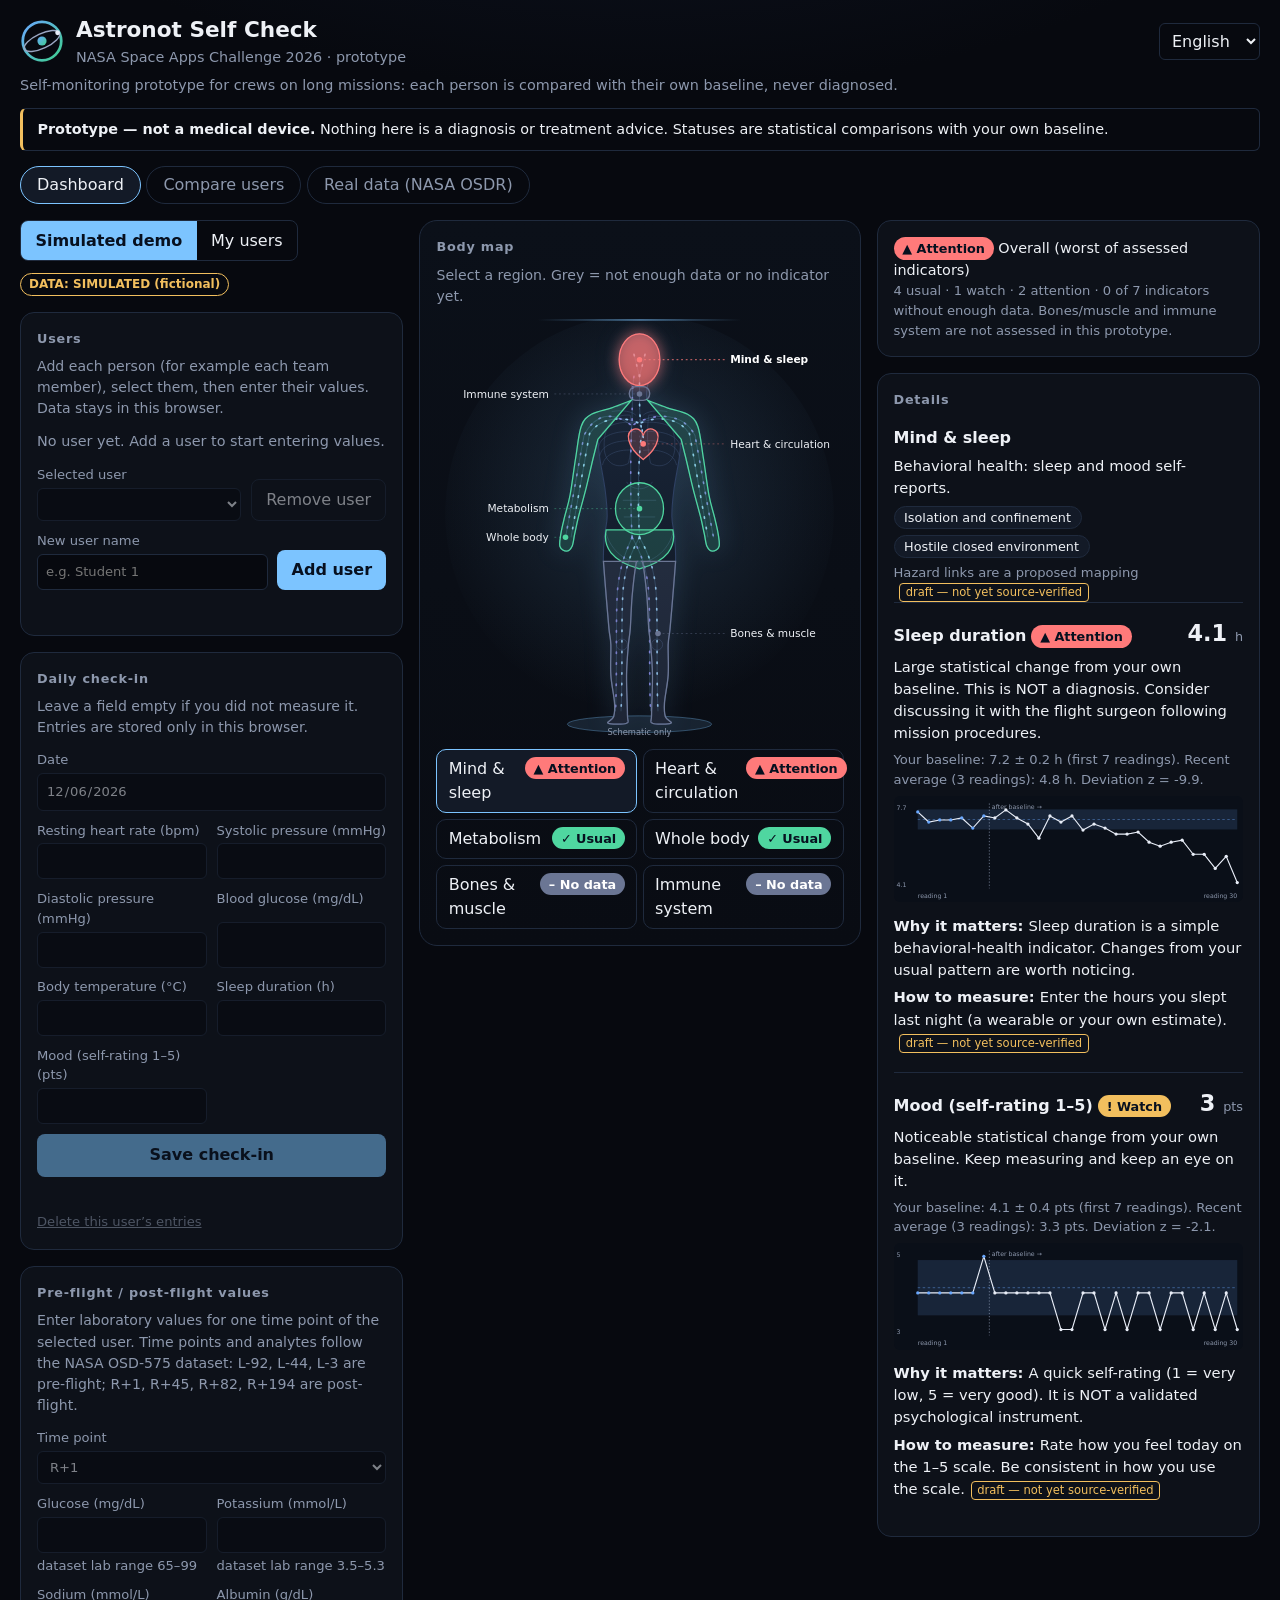
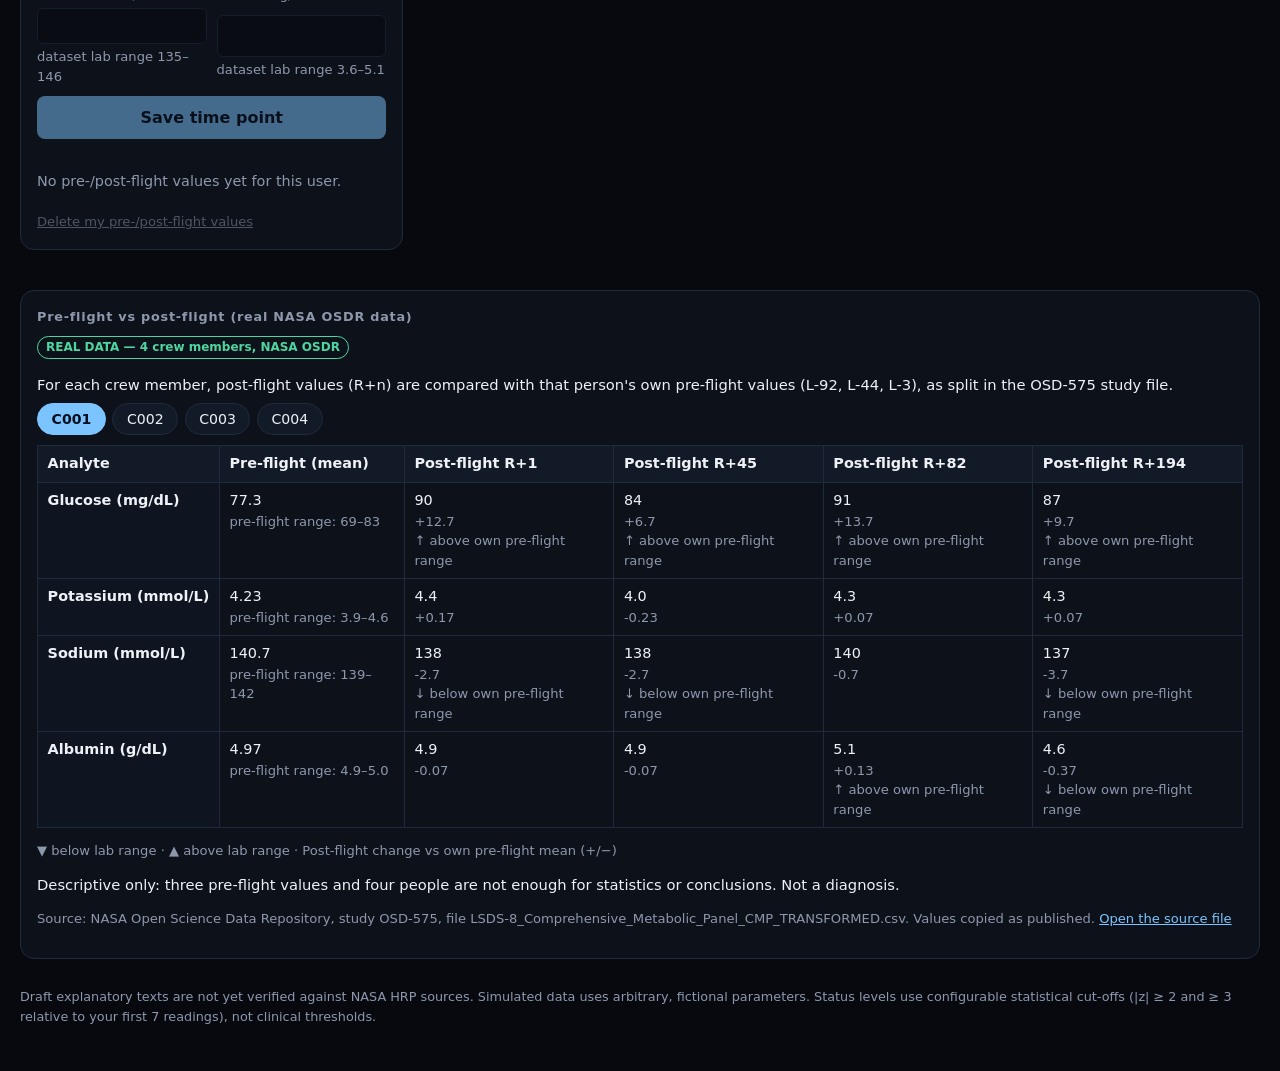
==== index.html @ f7ccf026 "Add OSD-635 study information to the Real data tab Study design and the 6 samples (3 Space Flight, 3" ====
<!DOCTYPE html>
<html lang="en">
<head>
  <meta charset="utf-8">
  <meta name="viewport" content="width=device-width, initial-scale=1">
  <title>Astronot Self Check — NASA Space Apps 2026 prototype</title>
  <link rel="stylesheet" href="css/style.css">
</head>
<body>
  <header class="top">
    <div class="brand">
      <svg class="logo" viewBox="0 0 48 48" aria-hidden="true" focusable="false">
        <defs><linearGradient id="lg" x1="0" y1="0" x2="1" y2="1"><stop offset="0" stop-color="#6aa8ff"/><stop offset="1" stop-color="#3ecf8e"/></linearGradient></defs>
        <circle cx="24" cy="24" r="21" fill="none" stroke="url(#lg)" stroke-width="3"/>
        <ellipse cx="24" cy="24" rx="21" ry="8" fill="none" stroke="#9aa6c2" stroke-width="1.5" transform="rotate(-25 24 24)"/>
        <circle cx="24" cy="24" r="5" fill="url(#lg)"/>
        <circle cx="41" cy="15" r="2.6" fill="#e8edf7"/>
      </svg>
      <div>
        <h1 data-i18n="appTitle">Astronot Self Check</h1>
        <p class="sub" data-i18n="appSub">NASA Space Apps Challenge 2026 · prototype</p>
      </div>
    </div>
    <div class="top-right">
      <label class="lang"><span class="sr-only" data-i18n="langLabel">Language</span><select id="lang"></select></label>
    </div>
  </header>

  <p class="tagline" data-i18n="hero">Self-monitoring prototype for crews on long missions: each person is compared with their own baseline, never diagnosed.</p>

  <div class="banner" role="note">
    <strong data-i18n="bannerStrong">Prototype — not a medical device.</strong>
    <span data-i18n="bannerText">Nothing here is a diagnosis or treatment advice. Statuses are statistical comparisons with your own baseline.</span>
  </div>

  <nav class="tabs" role="tablist">
    <button class="tab active" role="tab" aria-selected="true" data-tab="dash" data-i18n="tabDash">Dashboard</button>
    <button class="tab" role="tab" aria-selected="false" data-tab="compare" data-i18n="tabCompare">Compare users</button>
    <button class="tab" role="tab" aria-selected="false" data-tab="osdr" data-i18n="tabOsdr">Real data (NASA OSDR)</button>
  </nav>

  <div id="view-dash">
  <main class="console">
    <aside class="rail rail-left" aria-label="Users and data entry">
      <div class="toolbar">
        <div class="source-toggle" role="group" aria-label="Data source" data-i18n-aria="srcLabel">
          <button id="btn-demo" class="seg active" aria-pressed="true" data-i18n="btnDemo">Simulated demo</button>
          <button id="btn-manual" class="seg" aria-pressed="false" data-i18n="btnManual">My users</button>
        </div>
        <span id="source-badge" class="badge sim">DATA: SIMULATED (fictional)</span>
      </div>

      <section class="card" aria-labelledby="h-users">
        <h2 id="h-users" data-i18n="users.title">Users</h2>
        <p class="hint" data-i18n="users.hint">Add each person (for example each team member), select them, then enter their values. Data stays in this browser.</p>
        <p id="user-none" class="empty" data-i18n="users.none">No user yet. Add a user to start entering values.</p>
        <div class="userbar">
          <label class="grow"><span data-i18n="users.select">Selected user</span><select id="user-select"></select></label>
          <button id="user-remove" class="ghost" type="button" data-i18n="users.remove">Remove user</button>
        </div>
        <form id="user-add" class="userbar" novalidate>
          <label class="grow"><span data-i18n="users.new">New user name</span><input id="user-name" type="text" maxlength="30" autocomplete="off" data-i18n-ph="users.placeholder" placeholder="e.g. Student 1"></label>
          <button class="primary" type="submit" data-i18n="users.add">Add user</button>
        </form>
        <div id="user-msg" role="status" class="form-msg"></div>
      </section>

      <section class="card" aria-labelledby="h-checkin">
        <h2 id="h-checkin" data-i18n="checkin">Daily check-in</h2>
        <p class="hint" data-i18n="checkinHint">Leave a field empty if you did not measure it. Entries are stored only in this browser.</p>
        <form id="checkin" novalidate></form>
        <div id="form-msg" role="alert" class="form-msg"></div>
        <button id="clear-manual" class="link" type="button" data-i18n="clear">Delete my entries</button>
      </section>

      <section class="card" aria-labelledby="h-flight">
        <h2 id="h-flight" data-i18n="fl.title">Pre-flight / post-flight values</h2>
        <p class="hint" data-i18n="fl.hint">Enter a laboratory value for one time point of the selected user. Time points and analytes follow the NASA OSD-575 dataset.</p>
        <form id="flightform" novalidate></form>
        <div id="flight-msg" role="alert" class="form-msg"></div>
        <div id="flight-summary" aria-live="polite"></div>
        <button id="clear-flight" class="link" type="button" data-i18n="fl.clear">Delete my pre-/post-flight values</button>
      </section>
    </aside>

    <section class="stage" aria-labelledby="h-body">
      <h2 id="h-body" data-i18n="bodyMap">Body map</h2>
      <p class="hint" data-i18n="bodyHint">Select a region. Grey = not enough data or no indicator yet.</p>
      <div class="bodywrap">
        <svg id="body" viewBox="0 0 440 452" role="group" aria-label="Clickable body map" data-i18n-aria="bodyAria">
          <defs>
            <radialGradient id="halo" cx="0.5" cy="0.45" r="0.55"><stop offset="0" stop-color="#7cc4ff" stop-opacity="0.16"/><stop offset="1" stop-color="#7cc4ff" stop-opacity="0"/></radialGradient>
            <linearGradient id="scanfade" x1="0" y1="0" x2="1" y2="0"><stop offset="0" stop-color="#7cc4ff" stop-opacity="0"/><stop offset="0.5" stop-color="#7cc4ff" stop-opacity="0.9"/><stop offset="1" stop-color="#7cc4ff" stop-opacity="0"/></linearGradient>
            <linearGradient id="skin" x1="0" y1="0" x2="0" y2="1"><stop offset="0" stop-color="#1a2639"/><stop offset="1" stop-color="#0d1420"/></linearGradient>
          </defs>
          <ellipse class="deco" cx="220" cy="210" rx="210" ry="215" fill="url(#halo)"/>
          <ellipse class="plinth deco" cx="220" cy="438" rx="78" ry="9"/>
          <g class="figure deco" transform="translate(110 0)" aria-hidden="true">
            <path class="skin" d="M119.0 70.0 C119.0 73.0 115.5 83.7 119.0 88.0 C122.5 92.3 132.8 93.5 140.0 96.0 C147.2 98.5 156.5 99.7 162.0 103.0 C167.5 106.3 170.2 108.2 173.0 116.0 C175.8 123.8 177.0 137.7 179.0 150.0 C181.0 162.3 183.0 179.3 185.0 190.0 C187.0 200.7 189.3 207.0 191.0 214.0 C192.7 221.0 194.2 226.7 195.0 232.0 C195.8 237.3 197.0 242.8 196.0 246.0 C195.0 249.2 191.2 251.0 189.0 251.0 C186.8 251.0 184.5 249.2 183.0 246.0 C181.5 242.8 181.2 237.3 180.0 232.0 C178.8 226.7 178.0 222.0 176.0 214.0 C174.0 206.0 170.7 194.7 168.0 184.0 C165.3 173.3 162.2 159.0 160.0 150.0 C157.8 141.0 155.8 133.3 155.0 130.0  C154.7 133.3 154.3 140.7 153.0 150.0 C151.7 159.3 148.3 175.3 147.0 186.0 C145.7 196.7 144.8 205.7 145.0 214.0 C145.2 222.3 147.3 228.0 148.0 236.0 C148.7 244.0 149.3 251.3 149.0 262.0 C148.7 272.7 147.0 287.8 146.0 300.0 C145.0 312.2 143.8 326.3 143.0 335.0 C142.2 343.7 141.3 343.7 141.0 352.0 C140.7 360.3 141.7 374.5 141.0 385.0 C140.3 395.5 137.5 407.5 137.0 415.0 C136.5 422.5 136.8 426.3 138.0 430.0 C139.2 433.7 146.3 435.8 144.0 437.0 C141.7 438.2 127.5 438.5 124.0 437.0 C120.5 435.5 123.0 436.7 123.0 428.0 C123.0 419.3 124.2 397.7 124.0 385.0 C123.8 372.3 122.7 360.3 122.0 352.0 C121.3 343.7 120.7 343.7 120.0 335.0 C119.3 326.3 119.0 311.5 118.0 300.0 C117.0 288.5 115.0 272.3 114.0 266.0 C113.0 259.7 112.3 262.7 112.0 262.0 L108 262  C107.7 262.7 107.0 259.7 106.0 266.0 C105.0 272.3 103.0 288.5 102.0 300.0 C101.0 311.5 100.7 326.3 100.0 335.0 C99.3 343.7 98.7 343.7 98.0 352.0 C97.3 360.3 96.2 372.3 96.0 385.0 C95.8 397.7 97.0 419.3 97.0 428.0 C97.0 436.7 99.5 435.5 96.0 437.0 C92.5 438.5 78.3 438.2 76.0 437.0 C73.7 435.8 80.8 433.7 82.0 430.0 C83.2 426.3 83.5 422.5 83.0 415.0 C82.5 407.5 79.7 395.5 79.0 385.0 C78.3 374.5 79.3 360.3 79.0 352.0 C78.7 343.7 77.8 343.7 77.0 335.0 C76.2 326.3 75.0 312.2 74.0 300.0 C73.0 287.8 71.3 272.7 71.0 262.0 C70.7 251.3 71.3 244.0 72.0 236.0 C72.7 228.0 74.8 222.3 75.0 214.0 C75.2 205.7 74.3 196.7 73.0 186.0 C71.7 175.3 68.3 159.3 67.0 150.0 C65.7 140.7 65.3 133.3 65.0 130.0  C64.2 133.3 62.2 141.0 60.0 150.0 C57.8 159.0 54.7 173.3 52.0 184.0 C49.3 194.7 46.0 206.0 44.0 214.0 C42.0 222.0 41.2 226.7 40.0 232.0 C38.8 237.3 38.5 242.8 37.0 246.0 C35.5 249.2 33.2 251.0 31.0 251.0 C28.8 251.0 25.0 249.2 24.0 246.0 C23.0 242.8 24.2 237.3 25.0 232.0 C25.8 226.7 27.3 221.0 29.0 214.0 C30.7 207.0 33.0 200.7 35.0 190.0 C37.0 179.3 39.0 162.3 41.0 150.0 C43.0 137.7 44.2 123.8 47.0 116.0 C49.8 108.2 52.5 106.3 58.0 103.0 C63.5 99.7 72.8 98.5 80.0 96.0 C87.2 93.5 97.5 92.3 101.0 88.0 C104.5 83.7 101.0 73.0 101.0 70.0 Z"/>
            <ellipse class="skin" cx="110" cy="44" rx="22" ry="28"/>
          </g>
          <g class="deco" transform="translate(110 0)" aria-hidden="true">
            <g class="anat"><path d="M120 104 C140 102 150 118 148 142 C146 158 132 162 122 156 C118 140 118 120 120 104 Z"/><path d="M100 104 C80 102 70 118 72 142 C74 158 88 162 98 156 C102 140 102 120 100 104 Z"/><path d="M114 112 C134.0 110 150 116 152 128"/><path d="M106 112 C86.0 110 70 116 68 128"/><path d="M114 122 C135.2 120 152 126 154 138"/><path d="M106 122 C84.8 120 68 126 66 138"/><path d="M114 132 C134.6 130 151 136 153 148"/><path d="M106 132 C85.4 130 69 136 67 148"/><path d="M114 142 C132.8 140 148 146 150 158"/><path d="M106 142 C87.2 140 72 146 70 158"/><path class="spine" d="M110 90 L110 250"/><path d="M80 100 C92 98 102 100 106 104"/><path d="M140 100 C128 98 118 100 114 104"/><path d="M74 232 C80 252 96 262 110 264 C124 262 140 252 146 232"/><circle cx="91" cy="352" r="6"/><circle cx="129" cy="352" r="6"/><path d="M96 176 C102 186 118 186 124 176"/><path d="M92 196 L128 196"/><path d="M93 214 L127 214"/></g>
            <g class="vessels"><path class="vessel" d="M104 62 C102 76 102 96 102 112 C100 130 100 200 102 236"/><path class="vein" d="M104 62 C102 76 102 96 102 112 C100 130 100 200 102 236"/><path class="vessel" d="M102 236 C94 254 88 270 86 296 C84 336 86 384 84 424"/><path class="vein" d="M102 236 C94 254 88 270 86 296 C84 336 86 384 84 424"/><path class="vessel" d="M102 236 C112 254 118 270 120 296 C122 336 120 384 122 424"/><path class="vein" d="M102 236 C112 254 118 270 120 296 C122 336 120 384 122 424"/><path class="vessel" d="M104 114 C128 100 158 102 170 126 C176 158 182 194 190 236"/><path class="vein" d="M104 114 C128 100 158 102 170 126 C176 158 182 194 190 236"/><path class="vessel" d="M100 114 C80 100 62 102 50 126 C44 158 38 194 30 236"/><path class="vein" d="M100 114 C80 100 62 102 50 126 C44 158 38 194 30 236"/><path class="vessel" d="M114 128 C110 112 110 96 110 76 L110 62"/><path class="art" d="M114 128 C110 112 110 96 110 76 L110 62"/><path class="vessel" d="M110 62 C108 54 106 46 104 38"/><path class="art" d="M110 62 C108 54 106 46 104 38"/><path class="vessel" d="M110 62 C112 54 114 46 116 38"/><path class="art" d="M110 62 C112 54 114 46 116 38"/><path class="vessel" d="M113 120 C108 150 108 200 110 236"/><path class="art" d="M113 120 C108 150 108 200 110 236"/><path class="vessel" d="M110 236 C100 254 94 270 92 296 C90 336 92 384 90 424"/><path class="art" d="M110 236 C100 254 94 270 92 296 C90 336 92 384 90 424"/><path class="vessel" d="M110 236 C120 254 126 270 128 296 C130 336 128 384 130 424"/><path class="art" d="M110 236 C120 254 126 270 128 296 C130 336 128 384 130 424"/><path class="vessel" d="M112 112 C132 104 154 108 164 124 C170 156 176 192 184 236"/><path class="art" d="M112 112 C132 104 154 108 164 124 C170 156 176 192 184 236"/><path class="vessel" d="M108 112 C88 104 66 108 56 124 C50 156 44 192 36 236"/><path class="art" d="M108 112 C88 104 66 108 56 124 C50 156 44 192 36 236"/></g>
          </g>
          <g class="region" data-region="mind" tabindex="0" role="button" aria-label="Mind and sleep">
            <ellipse class="zone" transform="translate(110 0)" cx="110" cy="44" rx="22" ry="28"></ellipse>
            <line class="lead" x1="220" y1="44" x2="312" y2="44"/><circle class="dot" cx="220" cy="44" r="3"/><text class="lbl" x="318" y="48" text-anchor="start" data-i18n="region.mind.title">region.mind.title</text>
          </g>
          <g class="region" data-region="immune" tabindex="0" role="button" aria-label="Immune system">
            <rect class="zone" transform="translate(110 0)" x="99" y="73" width="22" height="15" rx="7"></rect>
            <line class="lead" x1="220" y1="81" x2="128" y2="81"/><circle class="dot" cx="220" cy="81" r="3"/><text class="lbl" x="122" y="85" text-anchor="end" data-i18n="region.immune.title">region.immune.title</text>
          </g>
          <g class="region" data-region="heart" tabindex="0" role="button" aria-label="Heart and circulation">
            <g transform="translate(110 0)"><path class="zone beat" d="M114 152 C96 138 94 122 104 119 C109 118 113 121 114 126 C115 121 119 118 124 119 C134 122 132 138 114 152 Z"></path></g>
            <line class="lead" x1="224" y1="135" x2="312" y2="135"/><circle class="dot" cx="224" cy="135" r="3"/><text class="lbl" x="318" y="139" text-anchor="start" data-i18n="region.heart.title">region.heart.title</text>
          </g>
          <g class="region" data-region="metabolism" tabindex="0" role="button" aria-label="Metabolism">
            <ellipse class="zone" transform="translate(110 0)" cx="110" cy="205" rx="26" ry="28"></ellipse>
            <line class="lead" x1="220" y1="205" x2="128" y2="205"/><circle class="dot" cx="220" cy="205" r="3"/><text class="lbl" x="122" y="209" text-anchor="end" data-i18n="region.metabolism.title">region.metabolism.title</text>
          </g>
          <g class="region" data-region="whole" tabindex="0" role="button" aria-label="Whole body temperature">
            <path class="zone" transform="translate(110 0)" d="M119.0 88.0 C122.5 89.3 132.8 93.5 140.0 96.0 C147.2 98.5 156.5 99.7 162.0 103.0 C167.5 106.3 170.2 108.2 173.0 116.0 C175.8 123.8 177.0 137.7 179.0 150.0 C181.0 162.3 183.0 179.3 185.0 190.0 C187.0 200.7 189.3 207.0 191.0 214.0 C192.7 221.0 194.2 226.7 195.0 232.0 C195.8 237.3 197.0 242.8 196.0 246.0 C195.0 249.2 191.2 251.0 189.0 251.0 C186.8 251.0 184.5 249.2 183.0 246.0 C181.5 242.8 181.2 237.3 180.0 232.0 C178.8 226.7 178.0 222.0 176.0 214.0 C174.0 206.0 170.7 194.7 168.0 184.0 C165.3 173.3 162.2 159.0 160.0 150.0 C157.8 141.0 155.8 133.3 155.0 130.0 Z M101.0 88.0 C97.5 89.3 87.2 93.5 80.0 96.0 C72.8 98.5 63.5 99.7 58.0 103.0 C52.5 106.3 49.8 108.2 47.0 116.0 C44.2 123.8 43.0 137.7 41.0 150.0 C39.0 162.3 37.0 179.3 35.0 190.0 C33.0 200.7 30.7 207.0 29.0 214.0 C27.3 221.0 25.8 226.7 25.0 232.0 C24.2 237.3 23.0 242.8 24.0 246.0 C25.0 249.2 28.8 251.0 31.0 251.0 C33.2 251.0 35.5 249.2 37.0 246.0 C38.5 242.8 38.8 237.3 40.0 232.0 C41.2 226.7 42.0 222.0 44.0 214.0 C46.0 206.0 49.3 194.7 52.0 184.0 C54.7 173.3 57.8 159.0 60.0 150.0 C62.2 141.0 64.2 133.3 65.0 130.0 Z M74 228 L146 228 C150 246 140 262 110 270 C80 262 70 246 74 228 Z"></path>
            <line class="lead" x1="140" y1="236" x2="128" y2="236"/><circle class="dot" cx="140" cy="236" r="3"/><text class="lbl" x="122" y="240" text-anchor="end" data-i18n="region.whole.title">region.whole.title</text>
          </g>
          <g class="region" data-region="bones" tabindex="0" role="button" aria-label="Bones and muscle">
            <path class="zone" transform="translate(110 0)" d="M149.0 262.0 C148.5 268.3 147.0 287.8 146.0 300.0 C145.0 312.2 143.8 326.3 143.0 335.0 C142.2 343.7 141.3 343.7 141.0 352.0 C140.7 360.3 141.7 374.5 141.0 385.0 C140.3 395.5 137.5 407.5 137.0 415.0 C136.5 422.5 136.8 426.3 138.0 430.0 C139.2 433.7 146.3 435.8 144.0 437.0 C141.7 438.2 127.5 438.5 124.0 437.0 C120.5 435.5 123.0 436.7 123.0 428.0 C123.0 419.3 124.2 397.7 124.0 385.0 C123.8 372.3 122.7 360.3 122.0 352.0 C121.3 343.7 120.7 343.7 120.0 335.0 C119.3 326.3 119.0 311.5 118.0 300.0 C117.0 288.5 115.0 272.3 114.0 266.0 C113.0 259.7 112.3 262.7 112.0 262.0 Z M71.0 262.0 C71.5 268.3 73.0 287.8 74.0 300.0 C75.0 312.2 76.2 326.3 77.0 335.0 C77.8 343.7 78.7 343.7 79.0 352.0 C79.3 360.3 78.3 374.5 79.0 385.0 C79.7 395.5 82.5 407.5 83.0 415.0 C83.5 422.5 83.2 426.3 82.0 430.0 C80.8 433.7 73.7 435.8 76.0 437.0 C78.3 438.2 92.5 438.5 96.0 437.0 C99.5 435.5 97.0 436.7 97.0 428.0 C97.0 419.3 95.8 397.7 96.0 385.0 C96.2 372.3 97.3 360.3 98.0 352.0 C98.7 343.7 99.3 343.7 100.0 335.0 C100.7 326.3 101.0 311.5 102.0 300.0 C103.0 288.5 105.0 272.3 106.0 266.0 C107.0 259.7 107.7 262.7 108.0 262.0 Z"></path>
            <line class="lead" x1="240" y1="340" x2="312" y2="340"/><circle class="dot" cx="240" cy="340" r="3"/><text class="lbl" x="318" y="344" text-anchor="start" data-i18n="region.bones.title">region.bones.title</text>
          </g>
          <rect class="scan" x="110" y="0" width="220" height="2" fill="url(#scanfade)" aria-hidden="true"/>
          <text x="220" y="450" text-anchor="middle" class="svg-note" data-i18n="schematic">Schematic only</text>
        </svg>
        <ul id="region-list" class="region-list"></ul>
      </div>
    </section>

    <aside class="rail rail-right" aria-label="Analysis">
      <section class="card summary" aria-live="polite">
        <div id="overall" class="overall"></div>
      </section>
      <section class="card detail" aria-labelledby="h-detail" aria-live="polite">
        <h2 id="h-detail" data-i18n="details">Details</h2>
        <div id="detail"><p class="hint">Select a body region to see its indicators.</p></div>
      </section>
    </aside>
  </main>
  <div class="layout1"><section class="card" id="prepost"></section></div>
  </div>

  <div id="view-compare" hidden><div class="layout1"><section class="card" id="cmp"></section></div></div>
  <div id="view-osdr" hidden><div class="layout1"><section class="card" id="osdr"></section></div></div>

  <footer>
    <p data-i18n="footer">Draft explanatory texts are not yet verified against NASA HRP sources. Simulated data uses arbitrary, fictional parameters.
       Status levels use configurable statistical cut-offs (|z| ≥ 2 and ≥ 3 relative to your first 7 readings), not clinical thresholds.</p>
  </footer>

  <script src="js/i18n.js"></script>
  <script src="js/core.js"></script>
  <script src="js/store.js"></script>
  <script src="js/osdr.js"></script>
  <script src="js/osd635.js"></script>
  <script src="js/charts.js"></script>
  <script src="js/demo.js"></script>
  <script src="js/content.js"></script>
  <script src="js/views.js"></script>
  <script src="js/app.js"></script>
</body>
</html>
---- css/style.css ----
:root {
  --bg: #07090f;
  --panel: #0d1119;
  --panel2: #131a27;
  --text: #eef1f6;
  --muted: #8d98ad;
  --line: #1f2a3d;
  --ok: #4fd6a0;
  --watch: #f2bf5e;
  --attention: #ff7a7a;
  --nodata: #6b7694;
  --accent: #7cc4ff;
}
* { box-sizing: border-box; }
body { margin: 0; background: var(--bg); color: var(--text); font: 16px/1.5 system-ui, -apple-system, "Segoe UI", Roboto, sans-serif; }
h1 { font-size: 1.35rem; margin: 0; }
h2 { font-size: 1.05rem; margin: 0 0 .5rem; }
h3 { font-size: 1rem; margin: 1rem 0 .25rem; }
.sub { margin: 0; color: var(--muted); font-size: .9rem; }
.top { display: flex; flex-wrap: wrap; gap: 1rem; align-items: center; justify-content: space-between; padding: 1rem 1.25rem; border-bottom: 1px solid var(--line); }
.banner { margin: .75rem 1.25rem 0; padding: .6rem .9rem; background: var(--panel2); border-left: 4px solid var(--watch); border-radius: 6px; font-size: .9rem; }
.badge { display: inline-block; margin-left: .5rem; padding: .1rem .5rem; border-radius: 999px; font-size: .75rem; font-weight: 700; border: 1px solid currentColor; }
.badge.sim { color: var(--watch); }
.badge.man { color: var(--accent); }
.card { background: var(--panel); border: 1px solid var(--line); border-radius: 10px; padding: 1rem; }
.hint { color: var(--muted); font-size: .88rem; margin: 0 0 .75rem; }
.source-toggle { display: inline-flex; border: 1px solid var(--line); border-radius: 8px; overflow: hidden; }
.seg { background: transparent; color: var(--text); border: 0; padding: .45rem .9rem; cursor: pointer; font: inherit; }
.seg.active { background: var(--accent); color: #07101f; font-weight: 700; }
:focus-visible { outline: 3px solid var(--accent); outline-offset: 2px; }

.overall { padding: .5rem .7rem; border-radius: 8px; background: var(--panel2); font-size: .9rem; margin-bottom: .75rem; }
.bodywrap { display: flex; flex-direction: column; align-items: center; gap: .75rem; }
#body { width: 100%; max-width: 220px; height: auto; }
.region { cursor: pointer; }
.svg-note { fill: var(--muted); font-size: 9px; }
.region-list { list-style: none; padding: 0; margin: 0; width: 100%; display: grid; gap: .35rem; }
.region-list button { width: 100%; text-align: left; background: var(--panel2); color: var(--text); border: 1px solid var(--line); border-radius: 8px; padding: .45rem .7rem; font: inherit; cursor: pointer; display: flex; justify-content: space-between; gap: .5rem; }
.region-list button.selected { border-color: var(--accent); }

.chip { display: inline-flex; align-items: center; gap: .3rem; padding: .1rem .55rem; border-radius: 999px; font-size: .8rem; font-weight: 700; color: #07101f; }
.chip.ok { background: var(--ok); }
.chip.watch { background: var(--watch); }
.chip.attention { background: var(--attention); }
.chip.nodata { background: var(--nodata); color: #fff; }

.ind { border-top: 1px solid var(--line); padding: .85rem 0; }
.ind:first-of-type { border-top: 0; }
.ind-head { display: flex; flex-wrap: wrap; justify-content: space-between; gap: .5rem; align-items: baseline; }
.ind-head .val { font-size: 1.4rem; font-weight: 700; }
.ind-head .val small { font-size: .8rem; color: var(--muted); font-weight: 400; }
.msg { margin: .35rem 0; font-size: .92rem; }
.meta { color: var(--muted); font-size: .82rem; }
.draft { display: inline-block; font-size: .72rem; color: var(--watch); border: 1px solid var(--watch); border-radius: 4px; padding: 0 .35rem; margin-left: .35rem; }
.tags span { display: inline-block; background: var(--panel2); border: 1px solid var(--line); border-radius: 999px; padding: .05rem .6rem; font-size: .8rem; margin: 0 .3rem .3rem 0; }
.chart { width: 100%; height: auto; margin-top: .4rem; background: #0a0f18; border-radius: 6px; }
.chart text { fill: var(--muted); font-size: 10px; }

form#checkin, form#flightform { display: grid; grid-template-columns: 1fr 1fr; gap: .6rem; }
form#checkin label, form#flightform label { display: grid; gap: .2rem; font-size: .82rem; color: var(--muted); }
form#checkin label.full, form#flightform label.full { grid-column: 1 / -1; }
form#checkin input, form#flightform input, form#flightform select { background: var(--bg); color: var(--text); border: 1px solid var(--line); border-radius: 6px; padding: .45rem .5rem; font: inherit; width: 100%; }
form#checkin button, form#flightform button { grid-column: 1 / -1; background: var(--accent); color: #07101f; border: 0; border-radius: 8px; padding: .6rem; font: inherit; font-weight: 700; cursor: pointer; }
.form-msg { min-height: 1.2rem; font-size: .88rem; margin-top: .5rem; }
.form-msg.err { color: var(--attention); }
.form-msg.good { color: var(--ok); }
.link { background: none; border: 0; color: var(--muted); text-decoration: underline; cursor: pointer; font: inherit; font-size: .82rem; padding: 0; margin-top: .5rem; }
footer { padding: 0 1.25rem 2rem; color: var(--muted); font-size: .8rem; }

.top-right { display: flex; gap: .6rem; align-items: center; flex-wrap: wrap; }
.lang select { background: #0a0f18; color: inherit; border: 1px solid var(--line); border-radius: 8px; padding: .4rem .5rem; font: inherit; }
.sr-only { position: absolute; width: 1px; height: 1px; overflow: hidden; clip: rect(0 0 0 0); white-space: nowrap; }

/* ---- v3: brand, hero, tabs, users, tables, charts legend ---- */
.top { background: transparent; }
.brand { display: flex; align-items: center; gap: .75rem; }
.logo { width: 44px; height: 44px; flex: none; }
.tabs { display: flex; gap: .25rem; margin: .75rem 1.25rem 0; border-bottom: 1px solid var(--line); overflow-x: auto; }
.tab { background: transparent; color: var(--muted); border: 0; border-bottom: 3px solid transparent; padding: .6rem 1rem; font: inherit; font-weight: 600; cursor: pointer; white-space: nowrap; }
.tab:hover { color: var(--text); }
.tab.active { color: var(--text); border-bottom-color: var(--accent); }
.toolbar { display: flex; flex-wrap: wrap; align-items: center; gap: .75rem; padding: .9rem 1.25rem 0; }
.toolbar .badge { margin-left: 0; }
.layout1 { padding: 1rem 1.25rem; }
.badge.real { color: var(--ok); margin: 0 0 .6rem; }
.empty { color: var(--muted); font-size: .9rem; margin: .25rem 0 .75rem; }
.userbar { display: flex; flex-wrap: wrap; gap: .6rem; align-items: end; margin-bottom: .6rem; }
.userbar label { display: grid; gap: .2rem; font-size: .82rem; color: var(--muted); }
.userbar .grow { flex: 1 1 10rem; }
.userbar select, .userbar input, .lang select { background: var(--bg); color: var(--text); border: 1px solid var(--line); border-radius: 6px; padding: .45rem .5rem; font: inherit; width: 100%; }
.userbar .primary { background: var(--accent); color: #07101f; border: 0; border-radius: 8px; padding: .5rem .9rem; font: inherit; font-weight: 700; cursor: pointer; }
.userbar .ghost { background: transparent; color: var(--text); border: 1px solid var(--line); border-radius: 8px; padding: .5rem .9rem; font: inherit; cursor: pointer; }
button:disabled, select:disabled, input:disabled { opacity: .5; cursor: not-allowed; }
.picker { display: flex; flex-wrap: wrap; gap: .4rem; margin: .4rem 0 .6rem; }
.pick { background: var(--panel2); color: var(--text); border: 1px solid var(--line); border-radius: 999px; padding: .3rem .85rem; font: inherit; font-size: .88rem; cursor: pointer; }
.pick.active { background: var(--accent); color: #07101f; border-color: var(--accent); font-weight: 700; }
.tablewrap { overflow-x: auto; margin: .6rem 0; }
table.cmp { border-collapse: collapse; width: 100%; font-size: .9rem; }
table.cmp th, table.cmp td { border: 1px solid var(--line); padding: .45rem .6rem; text-align: left; vertical-align: top; }
table.cmp thead th { background: var(--panel2); }
table.cmp tbody th { background: #0f1520; font-weight: 600; white-space: nowrap; }
table.cmp tr.sumrow th, table.cmp tr.sumrow td { background: var(--panel2); font-weight: 700; }
.cell-val { font-weight: 700; margin-bottom: .2rem; }
.flag.low, .flag.high { color: var(--watch); font-weight: 700; }
.callout { margin: .6rem 0; padding: .6rem .9rem; background: var(--panel2); border-left: 4px solid var(--watch); border-radius: 6px; font-size: .9rem; }
.legend { display: flex; flex-wrap: wrap; gap: .4rem 1rem; margin: .4rem 0 .6rem; font-size: .85rem; color: var(--muted); }
.legend i { display: inline-block; width: .8rem; height: .8rem; border-radius: 50%; margin-right: .35rem; vertical-align: -1px; }
[hidden] { display: none !important; }
@media print { .tabs, .toolbar, .tagline, .top-right { display: none; } html, body { background: #fff; color: #000; } }
a { color: var(--accent); }

/* ---- v4: console layout (left: data entry, centre: body avatar, right: analysis) ---- */
html { background: var(--bg); }
body { background: radial-gradient(1200px 600px at 50% -10%, #0f1626 0%, transparent 60%); font-weight: 400; min-height: 100vh; }
h2 { font-size: .8rem; letter-spacing: .06em; color: var(--muted); font-weight: 600; margin: 0 0 .5rem; }
.top { max-width: 1520px; margin: 0 auto; padding: .9rem 1.25rem .4rem; border-bottom: 0; }
.tagline { max-width: 1520px; margin: 0 auto; padding: 0 1.25rem; color: var(--muted); font-size: .9rem; }
.banner { margin: .75rem max(1.25rem, calc((100vw - 1520px) / 2 + 1.25rem)) 0; background: transparent; border: 1px solid var(--line); border-left: 3px solid var(--watch); }
.tabs { margin: .9rem max(1.25rem, calc((100vw - 1520px) / 2 + 1.25rem)) 0; border-bottom: 0; gap: .35rem; }
.tab { border: 1px solid var(--line); border-radius: 999px; padding: .4rem 1rem; font-weight: 500; background: transparent; }
.tab.active { background: var(--panel2); border-color: var(--accent); color: var(--text); }
.layout1 { max-width: 1520px; margin: 0 auto; }
.card { border-radius: 14px; background: var(--panel); }

.console { max-width: 1520px; margin: 0 auto; padding: 1rem 1.25rem 1.5rem; display: grid; gap: 1rem; align-items: start;
  grid-template-columns: minmax(280px, 1fr) minmax(340px, 1.15fr) minmax(300px, 1fr); }
.rail { display: grid; gap: 1rem; min-width: 0; }
.rail-left .toolbar { padding: 0; }
.stage { position: relative; min-width: 0; padding: 1rem; border: 1px solid var(--line); border-radius: 18px; background: linear-gradient(180deg, #0b1019, #090c13); }
.bodywrap { display: flex; flex-direction: column; align-items: center; gap: .75rem; }
#body { width: 100%; max-width: 420px; max-height: 66vh; height: auto; }
.deco, .silhouette, .scan { pointer-events: none; }
.skin { fill: url(#skin); stroke: #2f4163; stroke-width: 1.2; }
.figure { filter: drop-shadow(0 0 14px rgba(124, 196, 255, .14)); }
.anat * { fill: none; stroke: #3a4d70; stroke-width: 1; stroke-opacity: .55; }
.anat .spine { stroke-dasharray: 2 4; }
.vessel { fill: none; stroke: #7cc4ff; stroke-width: 1.1; stroke-opacity: .2; }
.art, .vein { fill: none; stroke-width: 1.8; stroke-linecap: round; stroke-dasharray: 1.5 10; }
.art { stroke: #9fd8ff; stroke-opacity: .9; animation: flowf 1.3s linear infinite; }
.vein { stroke: #9a98ff; stroke-opacity: .75; animation: flowb 1.9s linear infinite; }
@keyframes flowf { to { stroke-dashoffset: -11.5; } }
@keyframes flowb { to { stroke-dashoffset: 11.5; } }
.region .zone.beat { transform-box: fill-box; transform-origin: center; animation: beat 1.2s ease-in-out infinite; }
@keyframes beat { 0%, 100% { transform: scale(1); } 12% { transform: scale(1.14); } 24% { transform: scale(1); } 36% { transform: scale(1.08); } 50% { transform: scale(1); } }
.plinth { fill: #7cc4ff; fill-opacity: .12; stroke: #7cc4ff; stroke-opacity: .35; }
.region { --zc: var(--nodata); }
.region[data-status="ok"] { --zc: var(--ok); }
.region[data-status="watch"] { --zc: var(--watch); }
.region[data-status="attention"] { --zc: var(--attention); }
.region .zone { fill: var(--zc); fill-opacity: .18; stroke: var(--zc); stroke-width: 1.4; transition: fill-opacity .15s; }
.region .lead { stroke: var(--zc); stroke-opacity: .4; stroke-dasharray: 2 3; pointer-events: none; }
.region .dot { fill: var(--zc); }
.region .lbl { fill: var(--text); font-size: 11.5px; font-weight: 500; }
.region:hover .zone, .region.selected .zone { fill-opacity: .5; filter: drop-shadow(0 0 7px var(--zc)); }
.region:hover .lead, .region.selected .lead { stroke-opacity: .9; }
.region.selected .lbl, .region:hover .lbl { fill: #fff; font-weight: 700; }
.region:focus { outline: none; }
.region:focus-visible .zone { stroke: #fff; stroke-width: 2.5; }
.scan { animation: scan 6s linear infinite; opacity: .55; }
@keyframes scan { from { transform: translateY(8px); } to { transform: translateY(430px); } }
@media (prefers-reduced-motion: reduce) { .scan { display: none; } .scan, .art, .vein, .region .zone.beat { animation: none; } }
.region-list { grid-template-columns: repeat(auto-fit, minmax(200px, 1fr)); }
.region-list .chip { white-space: nowrap; }
.region-list button { background: transparent; border-radius: 10px; }
.region-list button.selected { background: var(--panel2); }
.summary .overall { margin: 0; background: transparent; padding: 0; }
.rail-right .detail { position: sticky; top: .75rem; }
@media (max-width: 1100px) {
  .console { grid-template-columns: 1fr 1fr; }
  .stage { grid-column: 1 / -1; order: -1; }
  .rail-right .detail { position: static; }
}
@media (max-width: 700px) { .console { grid-template-columns: 1fr; padding: .75rem; } }
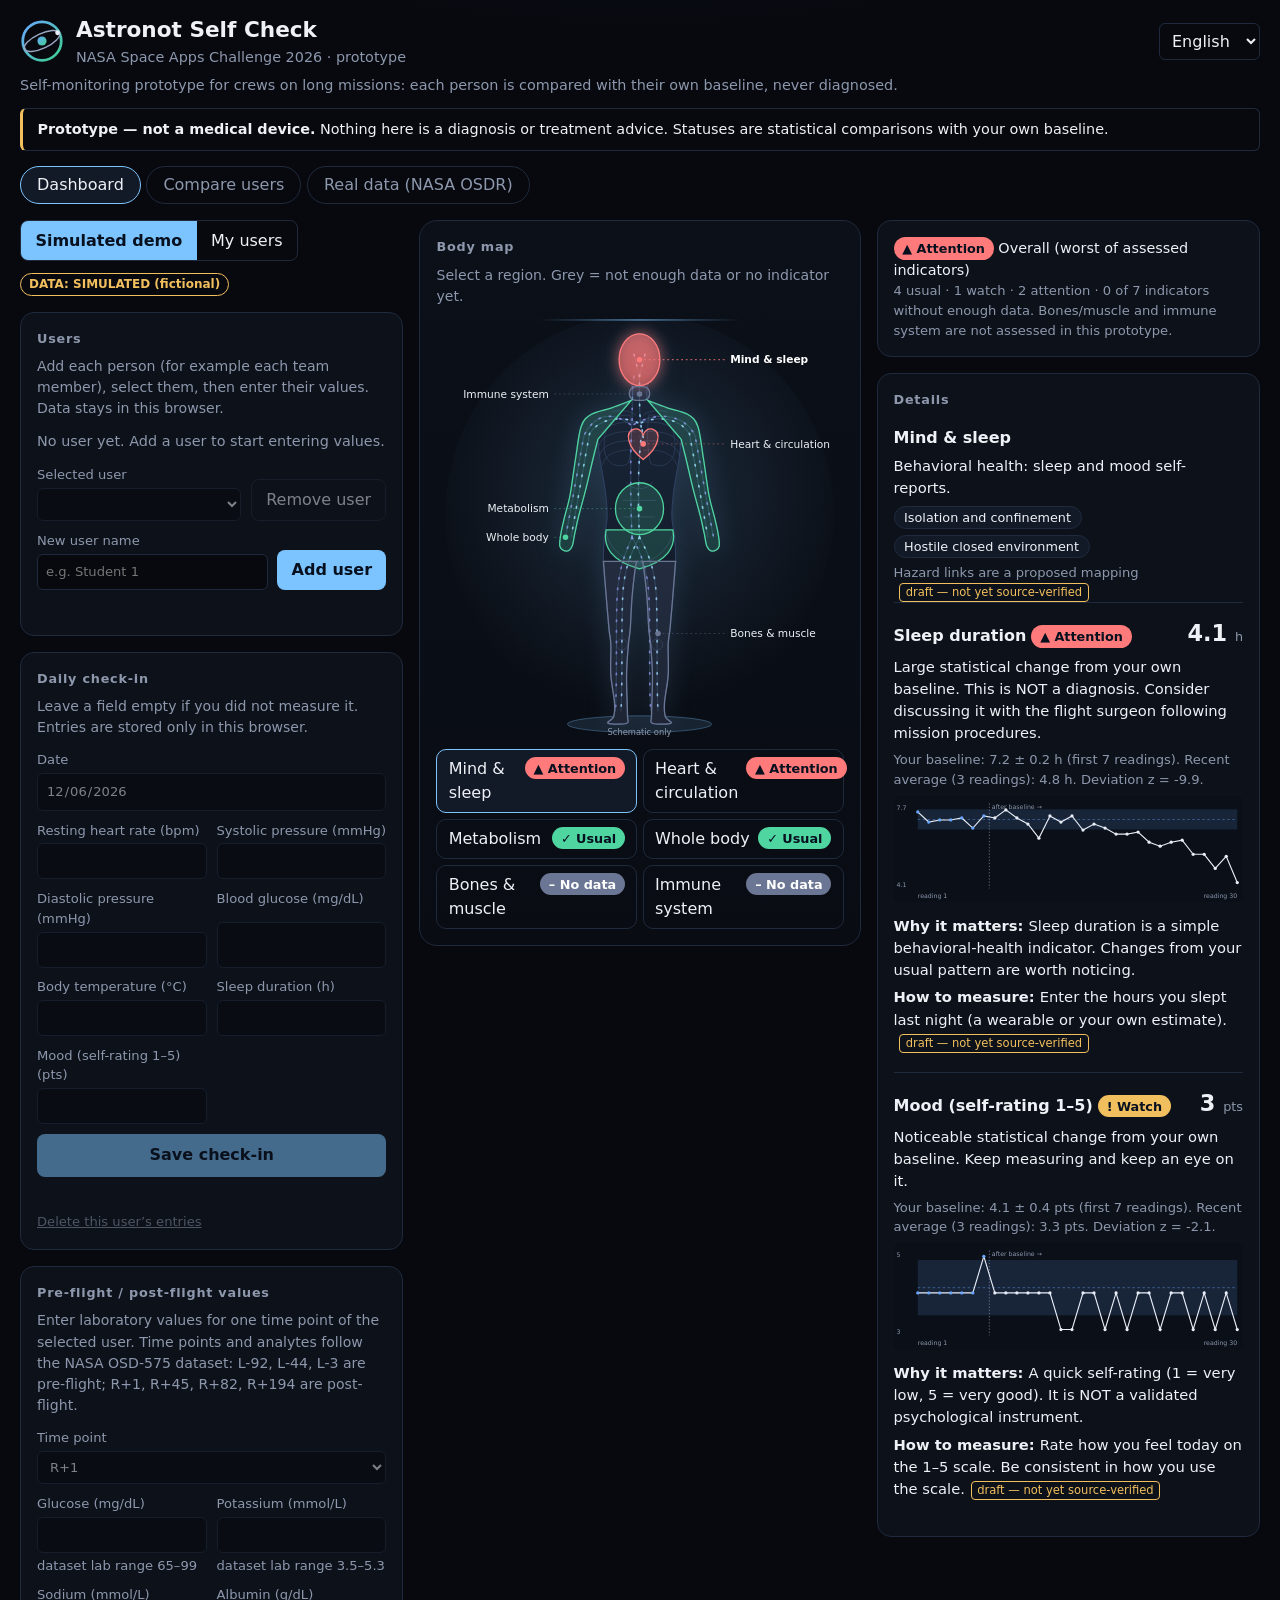
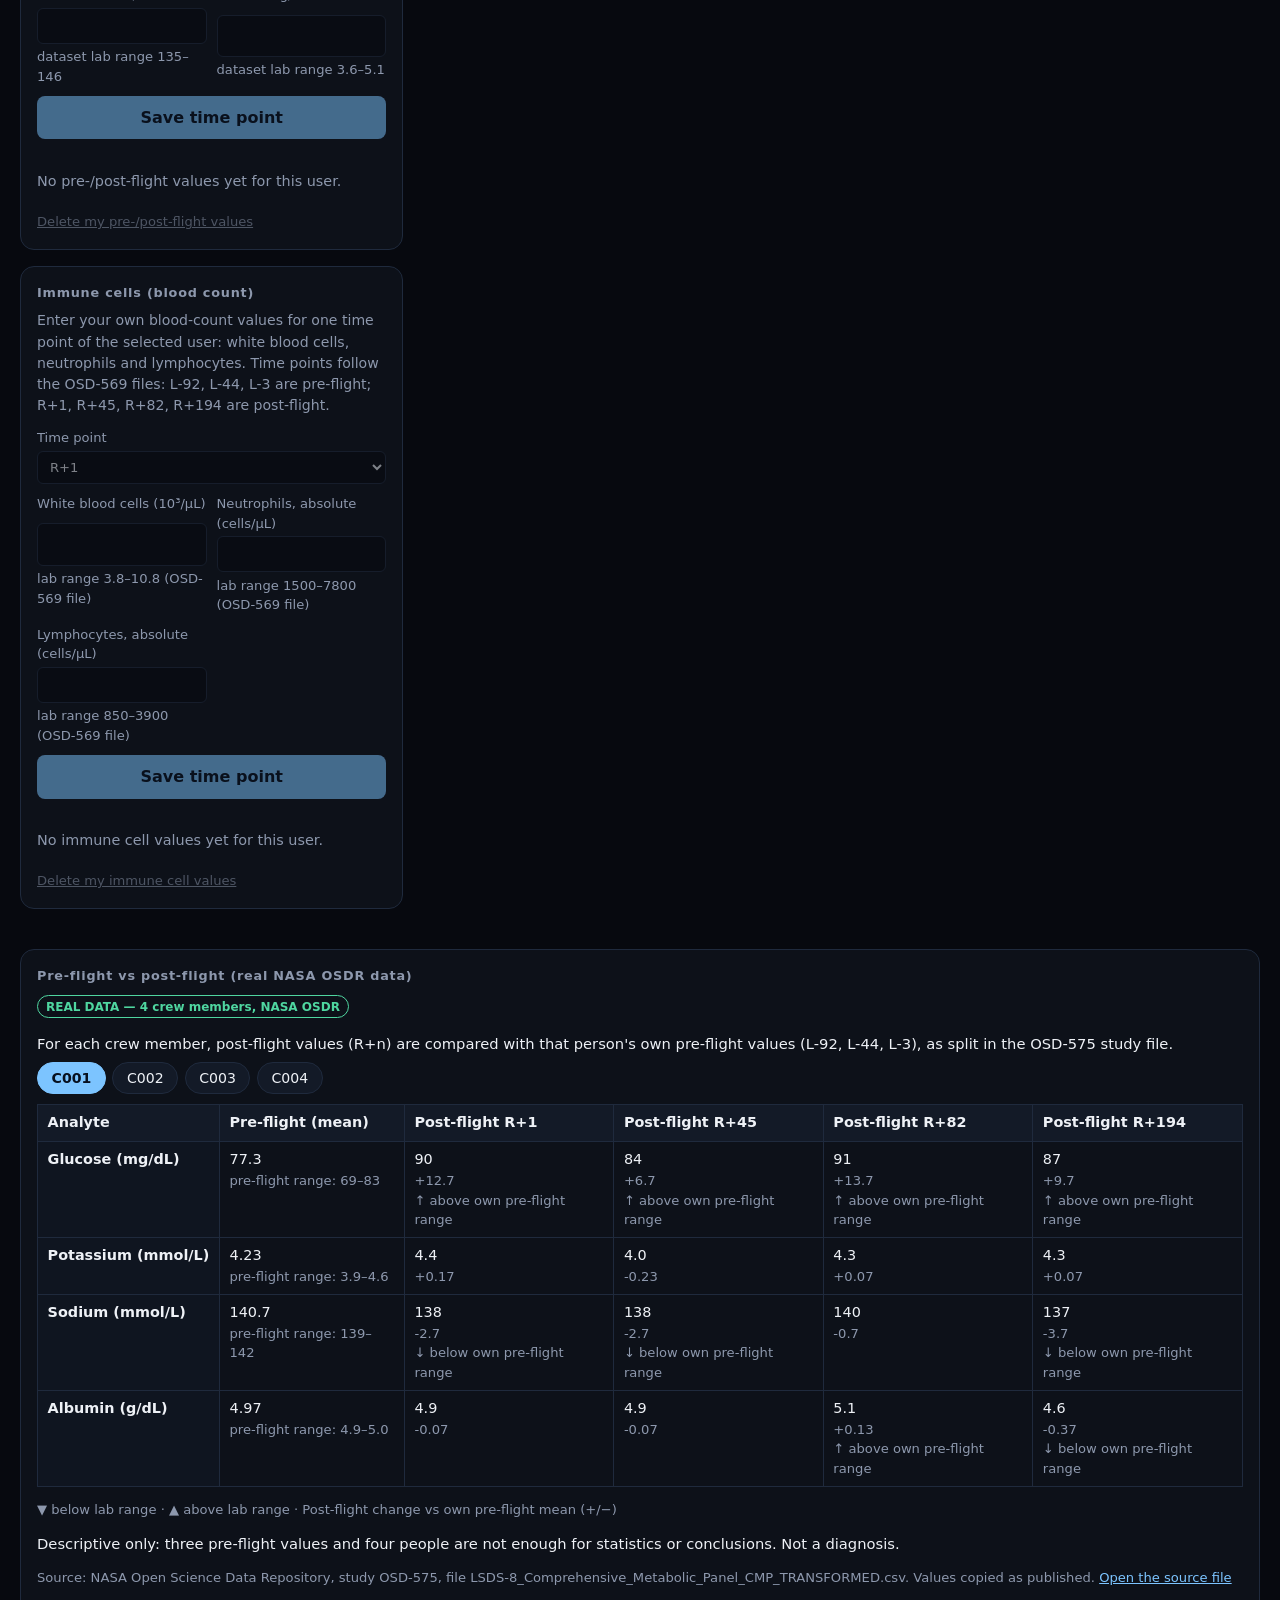
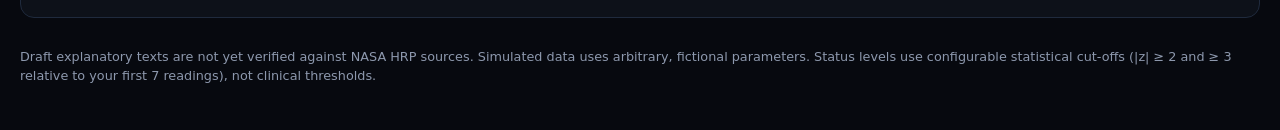
==== commit 09744b20: "Add immune cell form (WBC, neutrophils, lymphocytes) and show own values in the immune region Co-Aut" ====
--- a/index.html
+++ b/index.html
@@ -4,7 +4,7 @@
   <meta charset="utf-8">
   <meta name="viewport" content="width=device-width, initial-scale=1">
   <title>Astronot Self Check — NASA Space Apps 2026 prototype</title>
-  <link rel="stylesheet" href="css/style.css">
+  <link rel="stylesheet" href="css/style.css?v=20261114d">
 </head>
 <body>
   <header class="top">
@@ -81,6 +81,15 @@
         <div id="flight-summary" aria-live="polite"></div>
         <button id="clear-flight" class="link" type="button" data-i18n="fl.clear">Delete my pre-/post-flight values</button>
       </section>
+
+      <section class="card" aria-labelledby="h-immune">
+        <h2 id="h-immune" data-i18n="im.title">Immune cells (blood count)</h2>
+        <p class="hint" data-i18n="im.hint">hint</p>
+        <form id="immuneform" novalidate></form>
+        <div id="immune-msg" role="alert" class="form-msg"></div>
+        <div id="immune-summary" aria-live="polite"></div>
+        <button id="clear-immune" class="link" type="button" data-i18n="im.clear">Delete my immune cell values</button>
+      </section>
     </aside>
 
     <section class="stage" aria-labelledby="h-body">
@@ -155,15 +164,19 @@
        Status levels use configurable statistical cut-offs (|z| ≥ 2 and ≥ 3 relative to your first 7 readings), not clinical thresholds.</p>
   </footer>
 
-  <script src="js/i18n.js"></script>
-  <script src="js/core.js"></script>
-  <script src="js/store.js"></script>
-  <script src="js/osdr.js"></script>
-  <script src="js/osd635.js"></script>
-  <script src="js/charts.js"></script>
-  <script src="js/demo.js"></script>
-  <script src="js/content.js"></script>
-  <script src="js/views.js"></script>
-  <script src="js/app.js"></script>
+  <script src="js/i18n.js?v=20261114d"></script>
+  <script src="js/core.js?v=20261114d"></script>
+  <script src="js/store.js?v=20261114d"></script>
+  <script src="js/osdr.js?v=20261114d"></script>
+  <script src="js/expression.js?v=20261114d"></script>
+  <script src="js/osd635.js?v=20261114d"></script>
+  <script src="js/osd569-data.js?v=20261114d"></script>
+  <script src="js/osd569.js?v=20261114d"></script>
+  <script src="js/immune.js?v=20261114d"></script>
+  <script src="js/charts.js?v=20261114d"></script>
+  <script src="js/demo.js?v=20261114d"></script>
+  <script src="js/content.js?v=20261114d"></script>
+  <script src="js/views.js?v=20261114d"></script>
+  <script src="js/app.js?v=20261114d"></script>
 </body>
 </html>
--- a/css/style.css
+++ b/css/style.css
@@ -56,11 +56,11 @@
 .chart { width: 100%; height: auto; margin-top: .4rem; background: #0a0f18; border-radius: 6px; }
 .chart text { fill: var(--muted); font-size: 10px; }
 
-form#checkin, form#flightform { display: grid; grid-template-columns: 1fr 1fr; gap: .6rem; }
-form#checkin label, form#flightform label { display: grid; gap: .2rem; font-size: .82rem; color: var(--muted); }
-form#checkin label.full, form#flightform label.full { grid-column: 1 / -1; }
-form#checkin input, form#flightform input, form#flightform select { background: var(--bg); color: var(--text); border: 1px solid var(--line); border-radius: 6px; padding: .45rem .5rem; font: inherit; width: 100%; }
-form#checkin button, form#flightform button { grid-column: 1 / -1; background: var(--accent); color: #07101f; border: 0; border-radius: 8px; padding: .6rem; font: inherit; font-weight: 700; cursor: pointer; }
+form#checkin, form#flightform, form#immuneform { display: grid; grid-template-columns: 1fr 1fr; gap: .6rem; }
+form#checkin label, form#flightform label, form#immuneform label { display: grid; gap: .2rem; font-size: .82rem; color: var(--muted); }
+form#checkin label.full, form#flightform label.full, form#immuneform label.full { grid-column: 1 / -1; }
+form#checkin input, form#flightform input, form#flightform select, form#immuneform input, form#immuneform select { background: var(--bg); color: var(--text); border: 1px solid var(--line); border-radius: 6px; padding: .45rem .5rem; font: inherit; width: 100%; }
+form#checkin button, form#flightform button, form#immuneform button { grid-column: 1 / -1; background: var(--accent); color: #07101f; border: 0; border-radius: 8px; padding: .6rem; font: inherit; font-weight: 700; cursor: pointer; }
 .form-msg { min-height: 1.2rem; font-size: .88rem; margin-top: .5rem; }
 .form-msg.err { color: var(--attention); }
 .form-msg.good { color: var(--ok); }
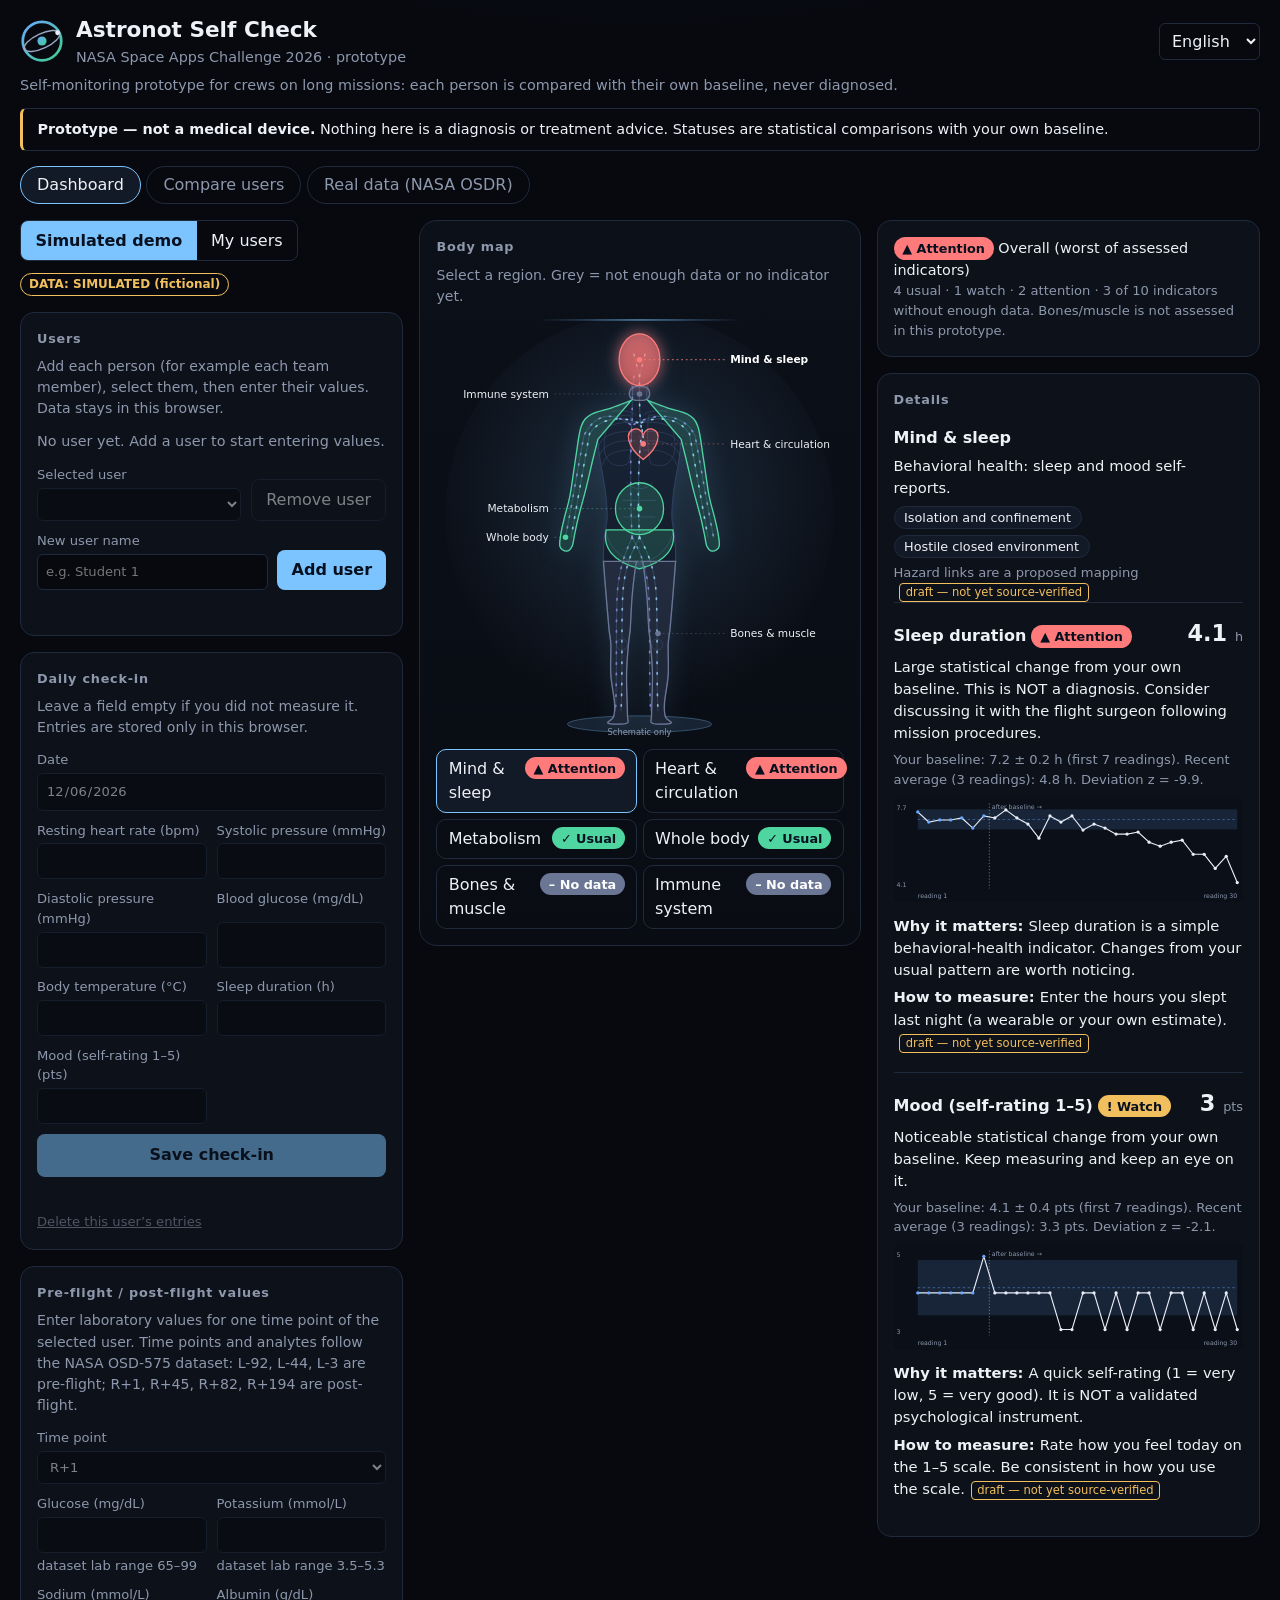
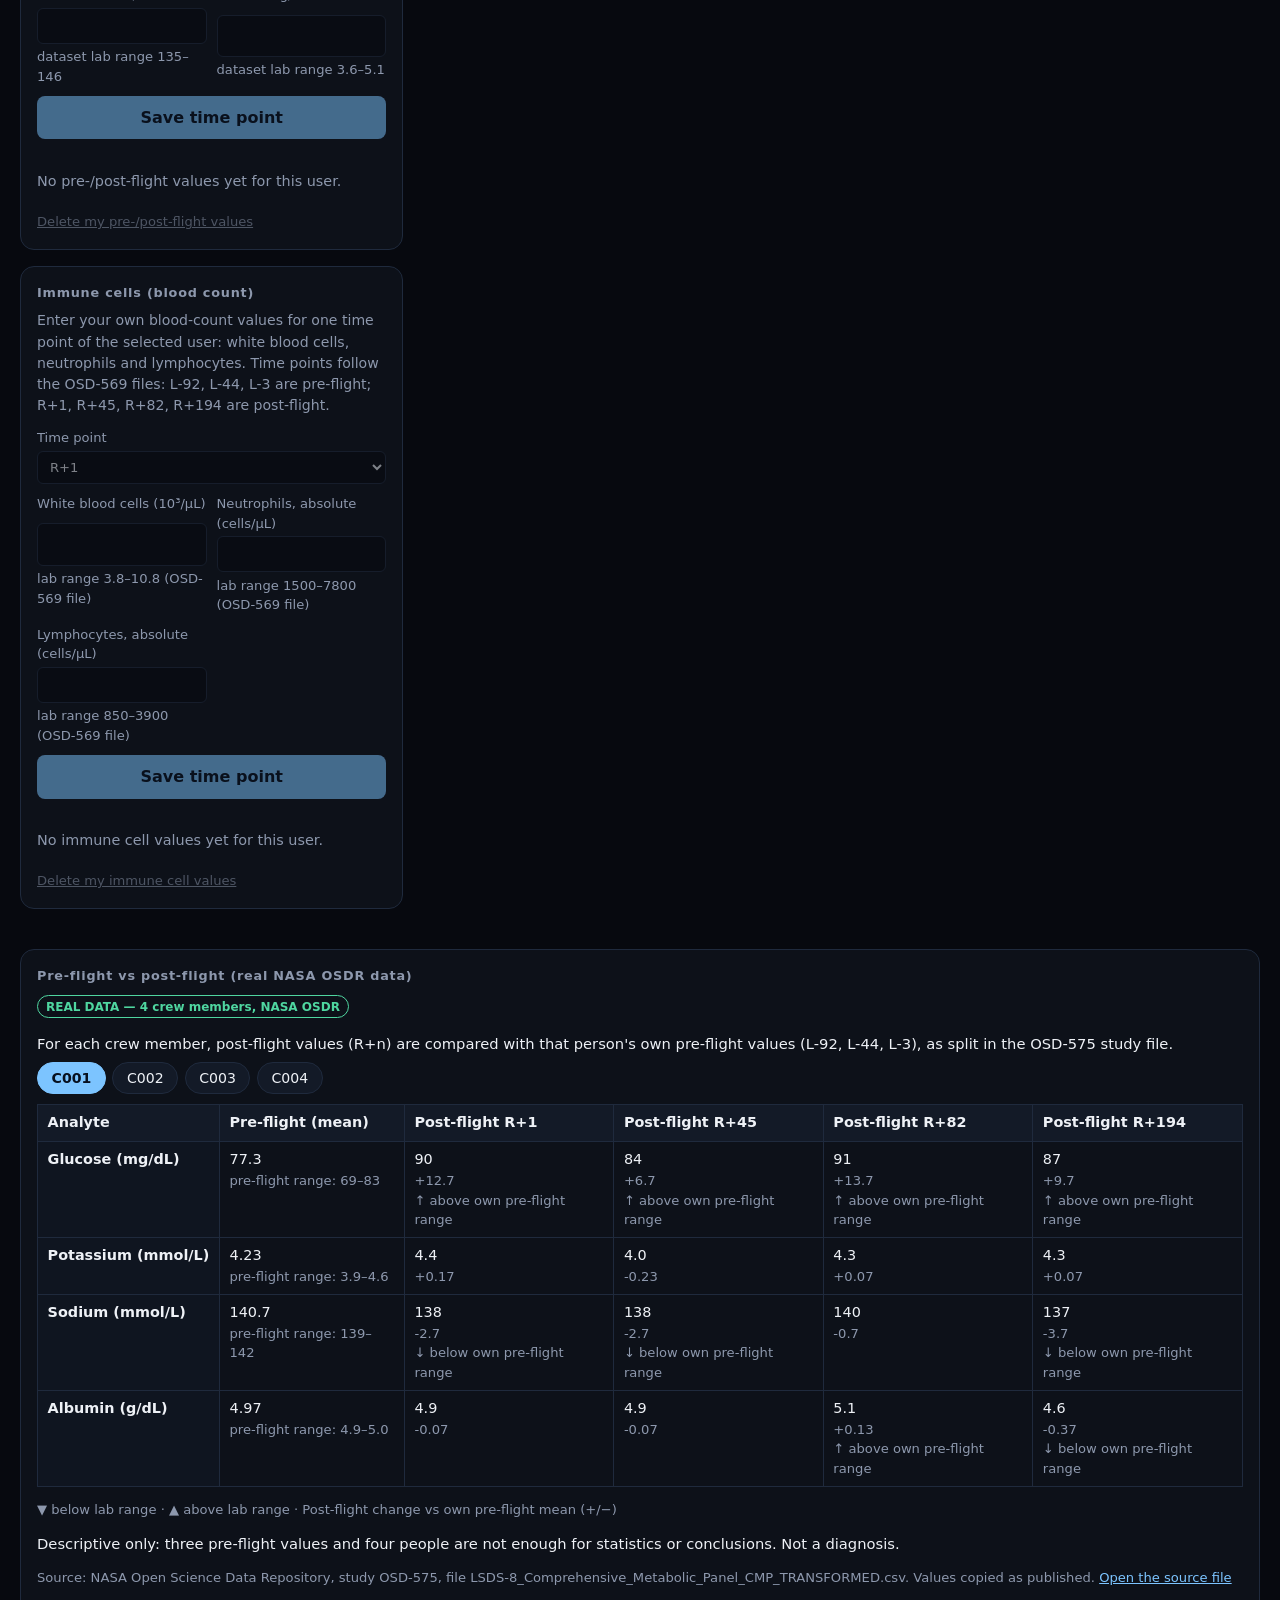
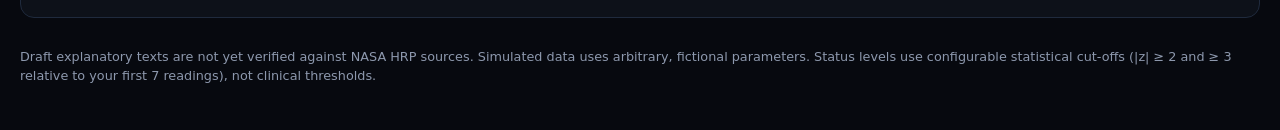
==== commit 22f3d243: "Add immune indicator (z-score vs own pre-flight values) for the immune region Co-Authored-By: Claude" ====
--- a/index.html
+++ b/index.html
@@ -4,7 +4,7 @@
   <meta charset="utf-8">
   <meta name="viewport" content="width=device-width, initial-scale=1">
   <title>Astronot Self Check — NASA Space Apps 2026 prototype</title>
-  <link rel="stylesheet" href="css/style.css?v=20261114d">
+  <link rel="stylesheet" href="css/style.css?v=20261114e">
 </head>
 <body>
   <header class="top">
@@ -164,19 +164,19 @@
        Status levels use configurable statistical cut-offs (|z| ≥ 2 and ≥ 3 relative to your first 7 readings), not clinical thresholds.</p>
   </footer>
 
-  <script src="js/i18n.js?v=20261114d"></script>
-  <script src="js/core.js?v=20261114d"></script>
-  <script src="js/store.js?v=20261114d"></script>
-  <script src="js/osdr.js?v=20261114d"></script>
-  <script src="js/expression.js?v=20261114d"></script>
-  <script src="js/osd635.js?v=20261114d"></script>
-  <script src="js/osd569-data.js?v=20261114d"></script>
-  <script src="js/osd569.js?v=20261114d"></script>
-  <script src="js/immune.js?v=20261114d"></script>
-  <script src="js/charts.js?v=20261114d"></script>
-  <script src="js/demo.js?v=20261114d"></script>
-  <script src="js/content.js?v=20261114d"></script>
-  <script src="js/views.js?v=20261114d"></script>
-  <script src="js/app.js?v=20261114d"></script>
+  <script src="js/i18n.js?v=20261114e"></script>
+  <script src="js/core.js?v=20261114e"></script>
+  <script src="js/store.js?v=20261114e"></script>
+  <script src="js/osdr.js?v=20261114e"></script>
+  <script src="js/expression.js?v=20261114e"></script>
+  <script src="js/osd635.js?v=20261114e"></script>
+  <script src="js/osd569-data.js?v=20261114e"></script>
+  <script src="js/osd569.js?v=20261114e"></script>
+  <script src="js/immune.js?v=20261114e"></script>
+  <script src="js/charts.js?v=20261114e"></script>
+  <script src="js/demo.js?v=20261114e"></script>
+  <script src="js/content.js?v=20261114e"></script>
+  <script src="js/views.js?v=20261114e"></script>
+  <script src="js/app.js?v=20261114e"></script>
 </body>
 </html>
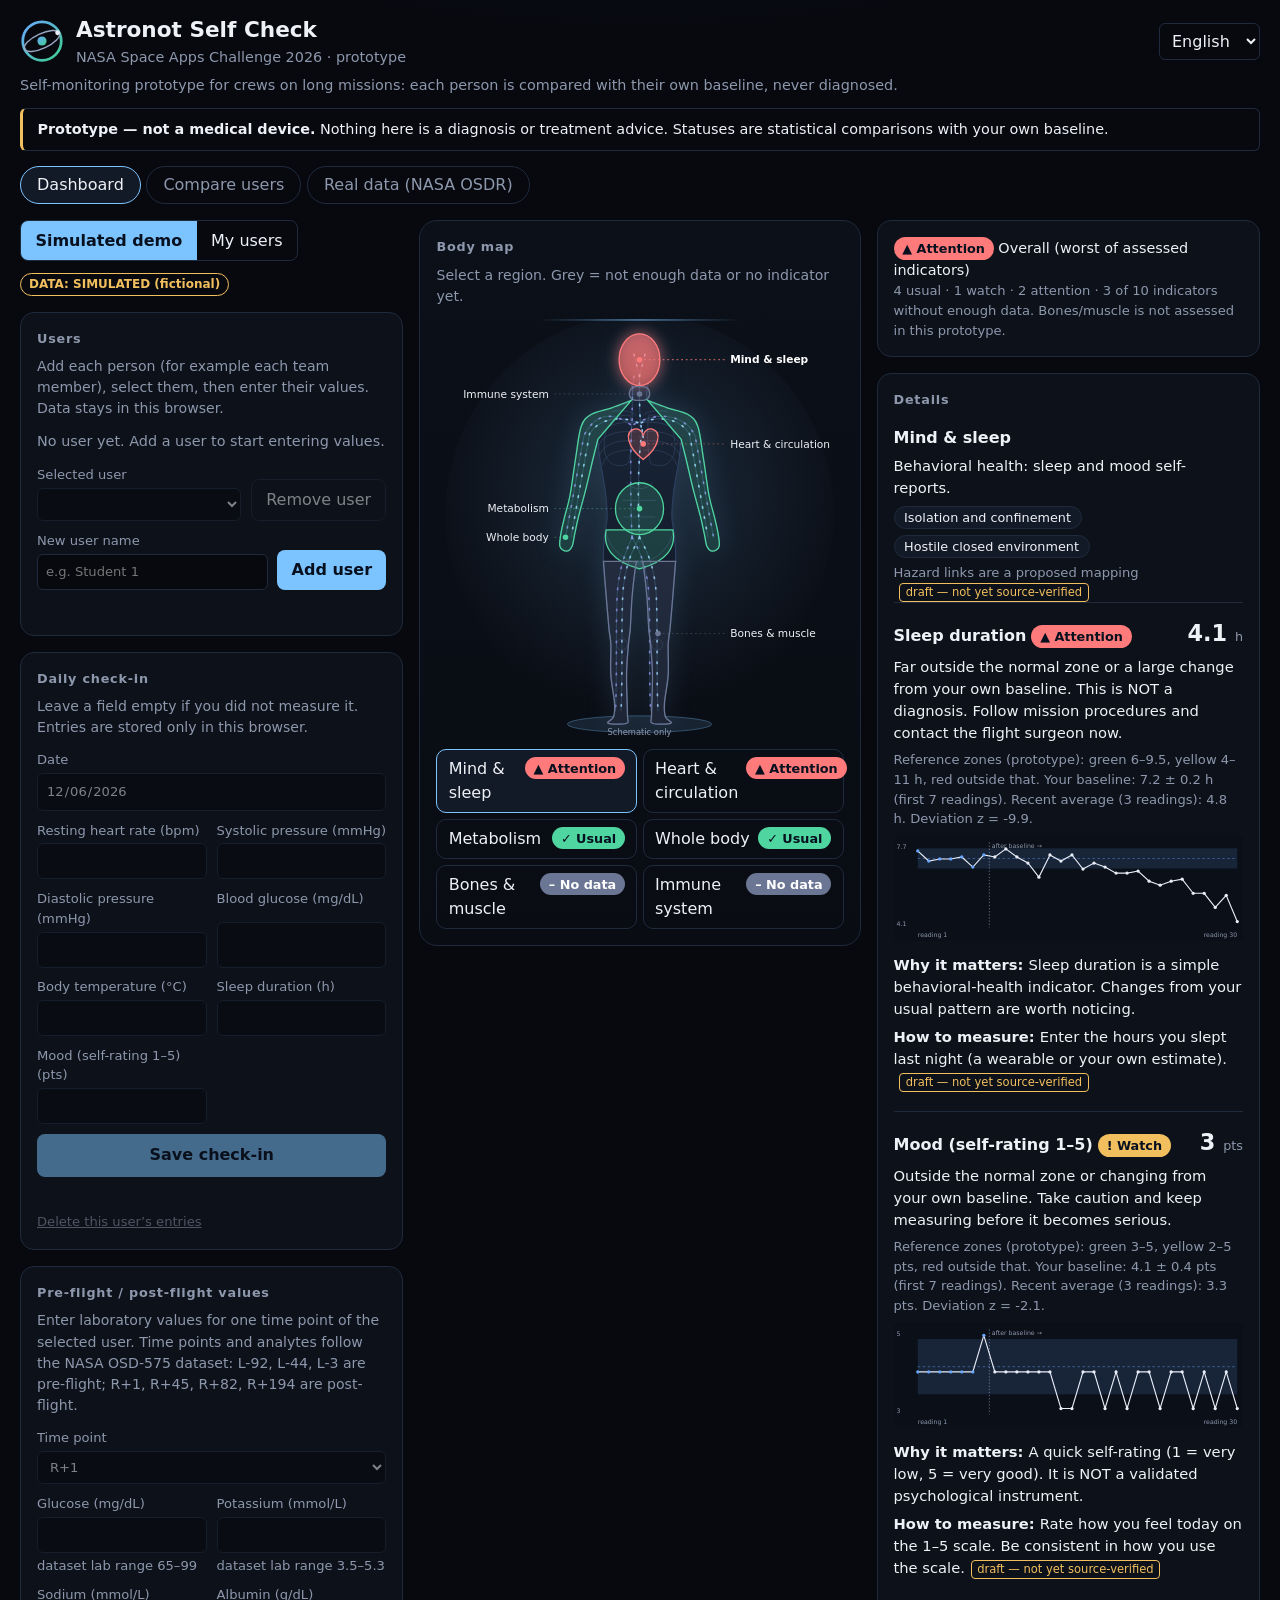
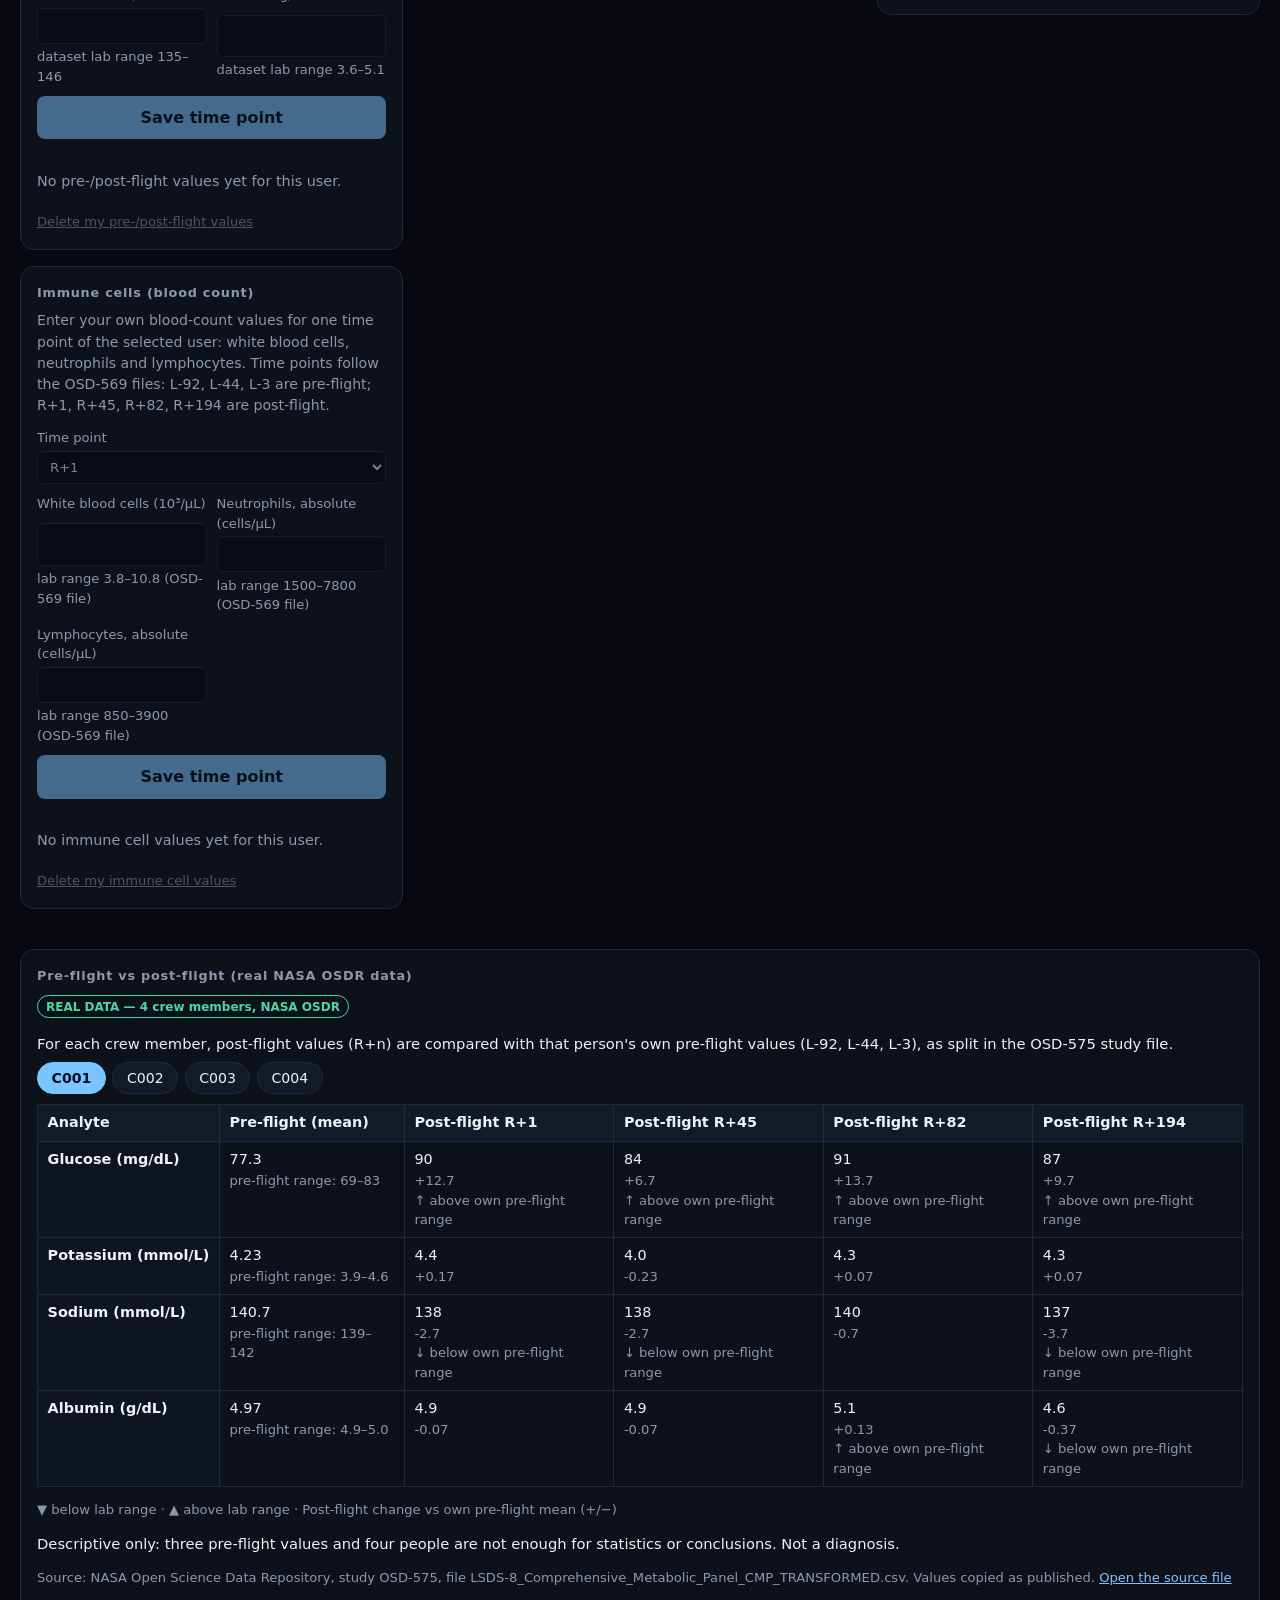
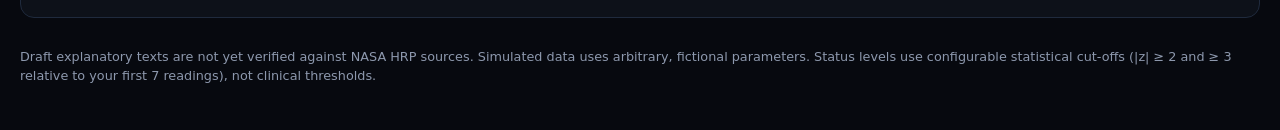
==== commit 9239f1ee: "Status from a single reading using reference zones (green/yellow/red), combined with own-baseline de" ====
--- a/index.html
+++ b/index.html
@@ -4,7 +4,7 @@
   <meta charset="utf-8">
   <meta name="viewport" content="width=device-width, initial-scale=1">
   <title>Astronot Self Check — NASA Space Apps 2026 prototype</title>
-  <link rel="stylesheet" href="css/style.css?v=20261114e">
+  <link rel="stylesheet" href="css/style.css?v=20261114f">
 </head>
 <body>
   <header class="top">
@@ -164,19 +164,19 @@
        Status levels use configurable statistical cut-offs (|z| ≥ 2 and ≥ 3 relative to your first 7 readings), not clinical thresholds.</p>
   </footer>
 
-  <script src="js/i18n.js?v=20261114e"></script>
-  <script src="js/core.js?v=20261114e"></script>
-  <script src="js/store.js?v=20261114e"></script>
-  <script src="js/osdr.js?v=20261114e"></script>
-  <script src="js/expression.js?v=20261114e"></script>
-  <script src="js/osd635.js?v=20261114e"></script>
-  <script src="js/osd569-data.js?v=20261114e"></script>
-  <script src="js/osd569.js?v=20261114e"></script>
-  <script src="js/immune.js?v=20261114e"></script>
-  <script src="js/charts.js?v=20261114e"></script>
-  <script src="js/demo.js?v=20261114e"></script>
-  <script src="js/content.js?v=20261114e"></script>
-  <script src="js/views.js?v=20261114e"></script>
-  <script src="js/app.js?v=20261114e"></script>
+  <script src="js/i18n.js?v=20261114f"></script>
+  <script src="js/core.js?v=20261114f"></script>
+  <script src="js/store.js?v=20261114f"></script>
+  <script src="js/osdr.js?v=20261114f"></script>
+  <script src="js/expression.js?v=20261114f"></script>
+  <script src="js/osd635.js?v=20261114f"></script>
+  <script src="js/osd569-data.js?v=20261114f"></script>
+  <script src="js/osd569.js?v=20261114f"></script>
+  <script src="js/immune.js?v=20261114f"></script>
+  <script src="js/charts.js?v=20261114f"></script>
+  <script src="js/demo.js?v=20261114f"></script>
+  <script src="js/content.js?v=20261114f"></script>
+  <script src="js/views.js?v=20261114f"></script>
+  <script src="js/app.js?v=20261114f"></script>
 </body>
 </html>
